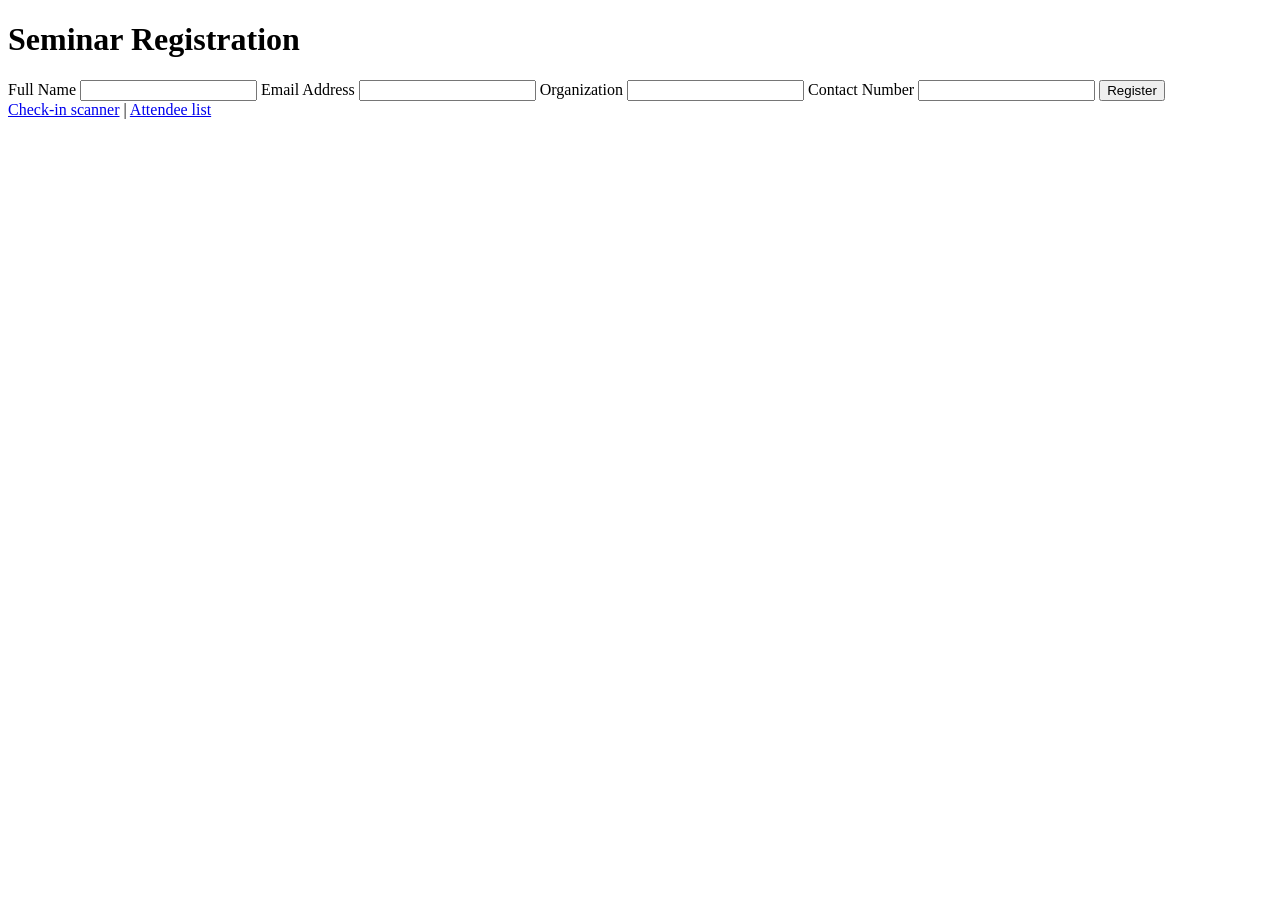
==== templates/index.html @ 9e44e8af "Initial commit: barebones seminar registration prototype" ====
<!DOCTYPE html>
<html>
<head>
  <meta charset="utf-8">
  <meta name="viewport" content="width=device-width, initial-scale=1">
  <title>Seminar Registration</title>
  <link rel="stylesheet" href="{{ url_for('static', filename='style.css') }}">
</head>
<body>
  <div class="container">
    <h1>Seminar Registration</h1>

    <form id="reg-form">
      <label for="full_name">Full Name</label>
      <input id="full_name" name="full_name" required>

      <label for="email">Email Address</label>
      <input id="email" name="email" type="email" required>

      <label for="organization">Organization</label>
      <input id="organization" name="organization">

      <label for="contact_number">Contact Number</label>
      <input id="contact_number" name="contact_number" type="tel">

      <button type="submit" class="full">Register</button>
    </form>

    <div id="result" class="msg"></div>

    <div class="nav"><a href="/scanner">Check-in scanner</a> | <a href="/attendees">Attendee list</a></div>
  </div>

  <script>
    const form = document.getElementById('reg-form');
    const result = document.getElementById('result');

    form.addEventListener('submit', async (e) => {
      e.preventDefault();
      const payload = Object.fromEntries(new FormData(form));
      result.className = 'msg neutral';
      result.textContent = 'Submitting...';

      const res = await fetch('/api/register', {
        method: 'POST',
        headers: { 'Content-Type': 'application/json' },
        body: JSON.stringify(payload)
      });
      const data = await res.json();

      if (!data.ok) {
        result.className = 'msg error';
        result.innerHTML = '<b>Error:</b> ' + data.message;
        return;
      }

      let html = '<b>' + data.message + '</b>'
               + '<p>Participant ID: <code>' + data.participant_id + '</code></p>'
               + '<p>' + data.email_note + '</p>';
      if (data.qr_url) {   // only present in MOCK_EMAIL mode
        html += '<a href="' + data.qr_url + '" target="_blank">Open QR code</a>'
              + '<img class="qr" src="' + data.qr_url + '" alt="QR code" width="200">';
      }
      result.className = 'msg success';
      result.innerHTML = html;
      form.reset();
    });
  </script>
</body>
</html>
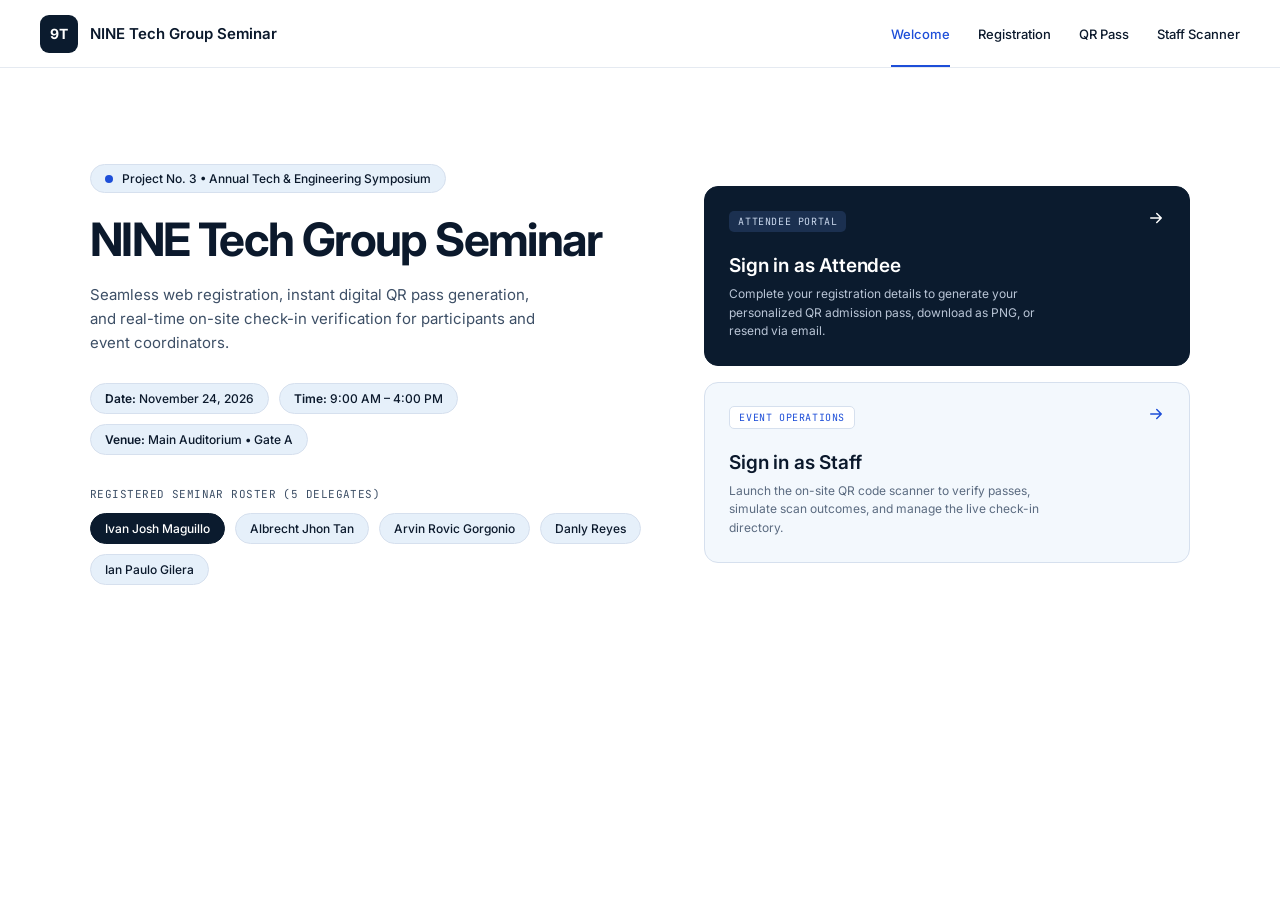
==== commit ea61fbc0: "welcome, registration, and scanner pages with new design and layout" ====
--- a/templates/index.html
+++ b/templates/index.html
@@ -4,32 +4,60 @@
   <meta charset="utf-8">
   <meta name="viewport" content="width=device-width, initial-scale=1">
   <title>Seminar Registration</title>
-  <link rel="stylesheet" href="{{ url_for('static', filename='style.css') }}">
+  <link rel="preconnect" href="https://fonts.googleapis.com">
+  <link rel="preconnect" href="https://fonts.gstatic.com" crossorigin>
+  <link href="https://fonts.googleapis.com/css2?family=Inter:wght@400;500;600;700;800&family=JetBrains+Mono:wght@400;500&display=swap" rel="stylesheet">
+  <link rel="stylesheet" href="styles.css">
 </head>
 <body>
-  <div class="container">
-    <h1>Seminar Registration</h1>
 
-    <form id="reg-form">
-      <label for="full_name">Full Name</label>
-      <input id="full_name" name="full_name" required>
+  <header>
+    <a class="brand" href="#welcome"><span class="logo">9T</span> NINE Tech Group Seminar</a>
+    <nav aria-label="Primary">
+      <a href="index.html" aria-current="page">Welcome</a>
+      <a href="registration.html">Registration</a>
+      <a href="#qr-pass">QR Pass</a>
+      <a href="scanner.html">Staff Scanner</a>
+    </nav>
+  </header>
 
-      <label for="email">Email Address</label>
-      <input id="email" name="email" type="email" required>
+  <main>
+    <section>
+      <span class="badge"><i></i> Project No. 3 &bull; Annual Tech &amp; Engineering Symposium</span>
+      <h1>NINE Tech Group Seminar</h1>
+      <p class="lede">Seamless web registration, instant digital QR pass generation, and real-time on-site check-in verification for participants and event coordinators.</p>
 
-      <label for="organization">Organization</label>
-      <input id="organization" name="organization">
+      <div class="facts">
+        <span class="chip"><b>Date:</b> November 24, 2026</span>
+        <span class="chip"><b>Time:</b> 9:00 AM – 4:00 PM</span>
+        <span class="chip"><b>Venue:</b> Main Auditorium &bull; Gate A</span>
+      </div>
 
-      <label for="contact_number">Contact Number</label>
-      <input id="contact_number" name="contact_number" type="tel">
+      <p class="roster-label">REGISTERED SEMINAR ROSTER (5 DELEGATES)</p>
+      <div class="roster">
+        <span class="chip dark">Ivan Josh Maguillo</span>
+        <span class="chip">Albrecht Jhon Tan</span>
+        <span class="chip">Arvin Rovic Gorgonio</span>
+        <span class="chip">Danly Reyes</span>
+        <span class="chip">Ian Paulo Gilera</span>
+      </div>
+    </section>
 
-      <button type="submit" class="full">Register</button>
-    </form>
-
-    <div id="result" class="msg"></div>
-
-    <div class="nav"><a href="/scanner">Check-in scanner</a> | <a href="/attendees">Attendee list</a></div>
-  </div>
+    <section class="portals" aria-label="Sign in">
+      <a class="card attendee" href="#registration">
+        <span class="tag">Attendee Portal</span>
+        <svg class="arrow" viewBox="0 0 24 24" fill="none" stroke="currentColor" stroke-width="2" stroke-linecap="round" stroke-linejoin="round" aria-hidden="true"><path d="M5 12h14M13 6l6 6-6 6"/></svg>
+        <h2>Sign in as Attendee</h2>
+        <p>Complete your registration details to generate your personalized QR admission pass, download as PNG, or resend via email.</p>
+      </a>
+      <a class="card staff" href="#staff-scanner">
+        <span class="tag">Event Operations</span>
+        <svg class="arrow" viewBox="0 0 24 24" fill="none" stroke="currentColor" stroke-width="2" stroke-linecap="round" stroke-linejoin="round" aria-hidden="true"><path d="M5 12h14M13 6l6 6-6 6"/></svg>
+        <h2>Sign in as Staff</h2>
+        <p>Launch the on-site QR code scanner to verify passes, simulate scan outcomes, and manage the live check-in directory.</p>
+      </a>
+    </section>
+  </main>
 
   <script>
     const form = document.getElementById('reg-form');
--- a/templates/styles.css
+++ b/templates/styles.css
@@ -0,0 +1,399 @@
+:root {
+  --ink: #0b192c;
+  --ink-soft: #3d4f66;
+  --muted: #5b6b80;
+  --blue: #1d4ed8;
+  --blue-dark: #1e40af;
+  --chip-bg: #e6f0fa;
+  --chip-border: #d6e0ee;
+  --panel-light: #f3f8fd;
+  --bg: #ffffff;
+  --line: #e5eaf1;
+  --on-dark: #ffffff;
+  --on-dark-soft: #b9c5d6;
+  --ok: #166534;
+  --ok-bg: #e8f6ee;
+  --ok-line: #b7e0c6;
+  --err: #991b1b;
+  --err-bg: #fdecec;
+  --err-line: #f3c0c0;
+}
+@media (prefers-color-scheme: dark) {
+  :root {
+    --ink: #eaf0f8;
+    --ink-soft: #b4c2d4;
+    --muted: #94a3b8;
+    --blue: #6f9bff;
+    --chip-bg: #16263a;
+    --chip-border: #27405c;
+    --panel-light: #12233a;
+    --bg: #0a1626;
+    --line: #1e3048;
+    --ok: #86efac;
+    --ok-bg: #0f2a1c;
+    --ok-line: #1f5a3a;
+    --err: #fca5a5;
+    --err-bg: #2f1414;
+    --err-line: #6b2525;
+  }
+}
+
+* { box-sizing: border-box; margin: 0; }
+html, body { min-height: 100%; }
+body {
+  font-family: "Inter", system-ui, -apple-system, "Segoe UI", sans-serif;
+  background: var(--bg);
+  color: var(--ink);
+  -webkit-font-smoothing: antialiased;
+}
+a { color: inherit; text-decoration: none; }
+button { font: inherit; }
+:focus-visible { outline: 2px solid var(--blue); outline-offset: 3px; border-radius: 6px; }
+
+/* ---------- Welcome page ---------- */
+header {
+  border-bottom: 1px solid var(--line);
+  padding: 0 40px;
+  display: flex; align-items: center; justify-content: space-between;
+  height: 68px;
+}
+.brand { display: flex; align-items: center; gap: 12px; font-weight: 600; font-size: 15px; }
+.logo {
+  width: 38px; height: 38px; border-radius: 9px;
+  background: #0b1b2e; color: #fff;
+  display: grid; place-items: center;
+  font-weight: 700; font-size: 14px; letter-spacing: -0.02em;
+}
+nav { display: flex; gap: 28px; height: 100%; }
+nav a {
+  display: flex; align-items: center; height: 100%;
+  font-size: 13px; font-weight: 500; color: var(--ink);
+  border-bottom: 2px solid transparent; padding-top: 2px;
+}
+nav a:hover { color: var(--blue); }
+nav a[aria-current="page"] { color: var(--blue); border-bottom-color: var(--blue); }
+
+main {
+  max-width: 1180px; margin: 0 auto;
+  padding: 96px 40px 64px;
+  display: grid; grid-template-columns: 1.15fr 1fr; gap: 56px;
+  align-items: center;
+}
+.badge {
+  display: inline-flex; align-items: center; gap: 9px;
+  background: var(--chip-bg); border: 1px solid var(--chip-border);
+  border-radius: 999px; padding: 6px 14px;
+  font-size: 12px; font-weight: 500;
+}
+.badge i { width: 8px; height: 8px; border-radius: 50%; background: var(--blue); }
+h1 {
+  margin: 22px 0 18px;
+  font-size: clamp(34px, 4.4vw, 46px);
+  font-weight: 700; letter-spacing: -0.035em; line-height: 1.08;
+}
+.lede { max-width: 460px; font-size: 15px; line-height: 1.6; color: var(--ink-soft); }
+.facts, .roster { display: flex; flex-wrap: wrap; gap: 10px; }
+.facts { margin-top: 28px; }
+.chip {
+  background: var(--chip-bg); border: 1px solid var(--chip-border);
+  border-radius: 999px; padding: 7px 14px;
+  font-size: 12px; font-weight: 500;
+}
+.chip b { font-weight: 600; }
+.roster-label {
+  margin: 32px 0 12px;
+  font-family: "JetBrains Mono", ui-monospace, monospace;
+  font-size: 11px; letter-spacing: 0.04em; color: var(--ink-soft);
+}
+.chip.dark { background: #0b1b2e; border-color: #0b1b2e; color: #fff; }
+@media (prefers-color-scheme: dark) {
+  .chip.dark { background: #eaf0f8; border-color: #eaf0f8; color: #0b1b2e; }
+}
+
+.portals { display: grid; gap: 16px; }
+.card {
+  display: block; position: relative;
+  border-radius: 14px; padding: 22px 24px 24px;
+  border: 1px solid var(--chip-border);
+  transition: transform .15s ease, box-shadow .15s ease;
+}
+.card:hover { transform: translateY(-2px); box-shadow: 0 10px 24px rgba(11,27,46,.14); }
+.card.attendee { background: #0b1b2e; border-color: #0b1b2e; color: var(--on-dark); }
+.card.staff { background: var(--panel-light); color: var(--ink); }
+.tag {
+  display: inline-block;
+  font-family: "JetBrains Mono", ui-monospace, monospace;
+  font-size: 10px; letter-spacing: 0.06em; text-transform: uppercase;
+  padding: 4px 9px; border-radius: 5px;
+}
+.attendee .tag { background: #1b3050; color: #c9d7ec; }
+.staff .tag { background: #fff; border: 1px solid var(--chip-border); color: var(--blue); }
+@media (prefers-color-scheme: dark) { .staff .tag { background: var(--bg); } }
+.card h2 { margin: 22px 0 8px; font-size: 19px; font-weight: 600; letter-spacing: -0.01em; }
+.card p { font-size: 12px; line-height: 1.55; max-width: 330px; }
+.attendee p { color: var(--on-dark-soft); }
+.staff p { color: var(--muted); }
+.arrow { position: absolute; top: 22px; right: 24px; width: 18px; height: 18px; }
+.attendee .arrow { color: #fff; }
+.staff .arrow { color: var(--blue); }
+
+/* ---------- Registration page ---------- */
+.reg {
+  max-width: 1180px; margin: 0 auto;
+  padding: 32px 40px;
+  display: grid; grid-template-columns: 0.9fr 1.3fr; gap: 24px;
+  align-items: center;
+}
+.reg-side {
+  align-self: stretch;
+  min-height: 600px;
+  background: var(--panel-light);
+  border: 1px solid var(--chip-border);
+  border-radius: 18px;
+  padding: 18px 18px 18px;
+  display: flex; flex-direction: column; justify-content: space-between; gap: 32px;
+}
+.step-tag {
+  display: inline-block;
+  background: #0b1b2e; color: #fff;
+  font-family: "JetBrains Mono", ui-monospace, monospace;
+  font-size: 10px; letter-spacing: 0.06em; text-transform: uppercase;
+  padding: 6px 11px; border-radius: 6px;
+}
+@media (prefers-color-scheme: dark) { .step-tag { background: #eaf0f8; color: #0b1b2e; } }
+.reg-title { margin: 16px 0 10px; font-size: 24px; letter-spacing: -0.02em; line-height: 1.15; }
+.reg-intro { font-size: 12px; line-height: 1.6; color: var(--ink-soft); max-width: 330px; }
+.mono-label {
+  margin: 22px 0 10px;
+  font-family: "JetBrains Mono", ui-monospace, monospace;
+  font-size: 10px; letter-spacing: 0.05em; text-transform: uppercase;
+  color: var(--ink-soft);
+}
+.presets { display: flex; flex-wrap: wrap; gap: 8px; }
+.preset {
+  background: var(--bg); color: var(--ink);
+  border: 1px solid var(--chip-border);
+  border-radius: 8px; padding: 6px 11px;
+  font-size: 11px; font-weight: 500;
+  cursor: pointer;
+  transition: background .15s ease, border-color .15s ease;
+}
+.preset:hover { border-color: var(--blue); }
+.preset.is-active { background: var(--blue); border-color: var(--blue); color: #fff; }
+@media (prefers-color-scheme: dark) { .preset.is-active { color: #0a1626; } }
+
+.checklist {
+  background: var(--bg);
+  border: 1px solid var(--chip-border);
+  border-radius: 12px;
+  padding: 14px 16px 16px;
+}
+.checklist h2 { font-size: 12px; font-weight: 700; margin-bottom: 10px; }
+.checklist ol { list-style: none; padding: 0; display: grid; gap: 8px; }
+.checklist li { display: flex; align-items: center; gap: 9px; font-size: 11px; color: var(--ink-soft); }
+.checklist li span {
+  flex: none; width: 16px; height: 16px; border-radius: 5px;
+  background: var(--chip-bg); color: var(--blue);
+  display: grid; place-items: center;
+  font-size: 9px; font-weight: 700;
+}
+
+.reg-card {
+  background: var(--bg);
+  border: 1px solid var(--chip-border);
+  border-radius: 18px;
+  padding: 22px 22px 24px;
+}
+.reg-card-head {
+  display: flex; align-items: flex-start; justify-content: space-between; gap: 16px;
+  padding-bottom: 16px; margin-bottom: 20px;
+  border-bottom: 1px solid var(--line);
+}
+.reg-card-head h2 { font-size: 17px; font-weight: 600; letter-spacing: -0.01em; }
+.reg-card-head p { margin-top: 2px; font-size: 11px; color: var(--muted); }
+.id-badge {
+  font-family: "JetBrains Mono", ui-monospace, monospace;
+  font-size: 11px; font-weight: 500;
+  background: var(--chip-bg); border: 1px solid var(--chip-border);
+  border-radius: 6px; padding: 5px 10px;
+  white-space: nowrap;
+}
+
+.grid { display: grid; grid-template-columns: 1fr 1fr; gap: 16px 20px; }
+.field { display: grid; gap: 7px; align-content: start; }
+.field label { font-size: 11px; font-weight: 600; }
+.field input {
+  font: inherit; font-size: 13px;
+  width: 100%;
+  padding: 11px 12px;
+  background: var(--panel-light);
+  color: var(--ink);
+  border: 1px solid var(--chip-border);
+  border-radius: 8px;
+}
+.field input::placeholder { color: var(--muted); }
+.field input:focus-visible { outline: 2px solid var(--blue); outline-offset: 1px; border-color: var(--blue); }
+
+.phone { display: flex; }
+.phone-code {
+  display: grid; place-items: center;
+  padding: 0 14px;
+  background: var(--chip-bg);
+  border: 1px solid var(--chip-border); border-right: 0;
+  border-radius: 8px 0 0 8px;
+  font-size: 12px; font-weight: 600;
+}
+.phone input { border-radius: 0 8px 8px 0; }
+
+.actions { display: flex; gap: 14px; margin-top: 24px; }
+.btn-primary {
+  flex: 1;
+  padding: 13px 18px;
+  border: 0; border-radius: 10px;
+  background: #1d4ed8; color: #fff;
+  font-size: 13px; font-weight: 600;
+  cursor: pointer;
+  transition: background .15s ease;
+}
+.btn-primary:hover { background: var(--blue-dark); }
+.btn-ghost {
+  padding: 13px 20px;
+  border: 0; border-radius: 10px;
+  background: var(--chip-bg); color: var(--ink);
+  font-size: 13px; font-weight: 600;
+  cursor: pointer;
+}
+.btn-ghost:hover { background: var(--chip-border); }
+.btn-primary:disabled { opacity: .6; cursor: not-allowed; }
+
+.msg {
+  margin-top: 18px;
+  padding: 14px 16px;
+  border: 1px solid var(--chip-border);
+  border-radius: 10px;
+  font-size: 13px; line-height: 1.55;
+  background: var(--bg); color: var(--ink);
+}
+.msg:empty { display: none; }
+.msg p { margin-top: 6px; }
+.msg.success { background: var(--ok-bg); border-color: var(--ok-line); color: var(--ok); }
+.msg.error   { background: var(--err-bg); border-color: var(--err-line); color: var(--err); }
+
+/* ---------- Responsive ---------- */
+@media (max-width: 860px) {
+  header { padding: 12px 20px 0; height: auto; flex-wrap: wrap; gap: 4px; }
+  nav { gap: 18px; overflow-x: auto; width: 100%; height: 44px; }
+  nav a { white-space: nowrap; }
+  main { grid-template-columns: 1fr; padding: 48px 20px; gap: 40px; }
+
+  .reg { grid-template-columns: 1fr; padding: 20px; }
+  .reg-side { min-height: 0; }
+  .grid { grid-template-columns: 1fr; }
+  .actions { flex-direction: column; }
+}
+@media (prefers-reduced-motion: reduce) {
+  .card, .preset, .btn-primary { transition: none; }
+  .card:hover { transform: none; }
+}
+
+/* ---------- Staff scanner page ---------- */
+.scan {
+  max-width: 1180px; margin: 0 auto;
+  padding: 32px 40px;
+  display: grid; grid-template-columns: 1fr 1.1fr; gap: 20px;
+  align-items: start;
+}
+.scan h1.scan-title { grid-column: 1 / -1; margin: 0; font-size: 22px; letter-spacing: -0.02em; line-height: 1.2; }
+.scan-left, .scan-right { display: grid; gap: 16px; min-width: 0; }
+
+/* Camera panel (dark, like the screenshot's viewfinder) */
+.scanner-card {
+  background: var(--ink);
+  border-radius: 18px;
+  padding: 16px;
+  min-height: 380px;
+  color: #fff;
+  font-size: 12px;
+}
+#reader { border: 0 !important; color: #fff; text-align: center; }
+#reader video { max-width: 100%; border-radius: 10px; }
+#reader a { color: #9db8e6; }
+#reader button {
+  font: inherit; font-size: 12px; font-weight: 600;
+  background: var(--blue); color: #fff;
+  border: 0; border-radius: 8px;
+  padding: 9px 14px; margin: 6px 4px;
+  cursor: pointer;
+}
+#reader select {
+  font: inherit; font-size: 12px;
+  background: var(--navy-tag); color: #fff;
+  border: 1px solid #27405c; border-radius: 6px;
+  padding: 6px 8px;
+}
+
+/* Manual entry */
+.picker {
+  background: var(--panel-light);
+  border: 1px solid var(--chip-border);
+  border-radius: 14px;
+  padding: 14px;
+}
+.picker h2 { font-size: 12px; font-weight: 600; margin-bottom: 10px; }
+.inline-form { display: flex; gap: 8px; }
+.inline-form input {
+  flex: 1; min-width: 0;
+  font: inherit; font-size: 13px; color: var(--ink);
+  padding: 11px 12px;
+  background: var(--bg);
+  border: 1px solid var(--chip-border);
+  border-radius: 8px;
+}
+.inline-form input:focus-visible { outline: 2px solid var(--blue); outline-offset: 1px; border-color: var(--blue); }
+.inline-form button {
+  font-size: 12px; font-weight: 600;
+  padding: 0 18px;
+  background: var(--blue); color: #fff;
+  border: 0; border-radius: 8px; cursor: pointer;
+}
+.inline-form button:hover { background: var(--blue-dark); }
+
+/* Status result */
+.scan-right .msg { margin-top: 0; padding: 18px 20px; font-size: 15px; font-weight: 600; }
+.msg.already { background: var(--warn-bg); border-color: var(--warn-line); color: var(--warn); }
+.msg.invalid { background: var(--err-bg);  border-color: var(--err-line);  color: var(--err); }
+
+/* Recent list */
+.dir {
+  background: var(--bg);
+  border: 1px solid var(--chip-border);
+  border-radius: 14px;
+  overflow: hidden;
+}
+.dir-head {
+  display: flex; justify-content: space-between; align-items: center; gap: 12px;
+  padding: 12px 16px;
+  background: var(--panel-light);
+  border-bottom: 1px solid var(--line);
+}
+.dir-head h2 { font-size: 12px; font-weight: 600; }
+.dir-head span { font-size: 10px; color: var(--muted); }
+.log { list-style: none; padding: 0; max-height: 420px; overflow-y: auto; }
+.log:empty::before { content: "No scans yet."; display: block; padding: 18px 16px; font-size: 12px; color: var(--muted); }
+.log li {
+  padding: 11px 16px;
+  border-bottom: 1px solid var(--line);
+  border-left: 3px solid var(--chip-border);
+  font-size: 12px; line-height: 1.4;
+}
+.log li:last-child { border-bottom: 0; }
+.log li.success { border-left-color: var(--ok); }
+.log li.already { border-left-color: var(--warn); }
+.log li.invalid { border-left-color: var(--err); }
+
+@media (max-width: 860px) {
+  .scan { grid-template-columns: 1fr; padding: 20px; }
+  .scanner-card { min-height: 260px; }
+}
+
+:root[data-theme="dark"] .scanner-card { background: #0e1d31; }
